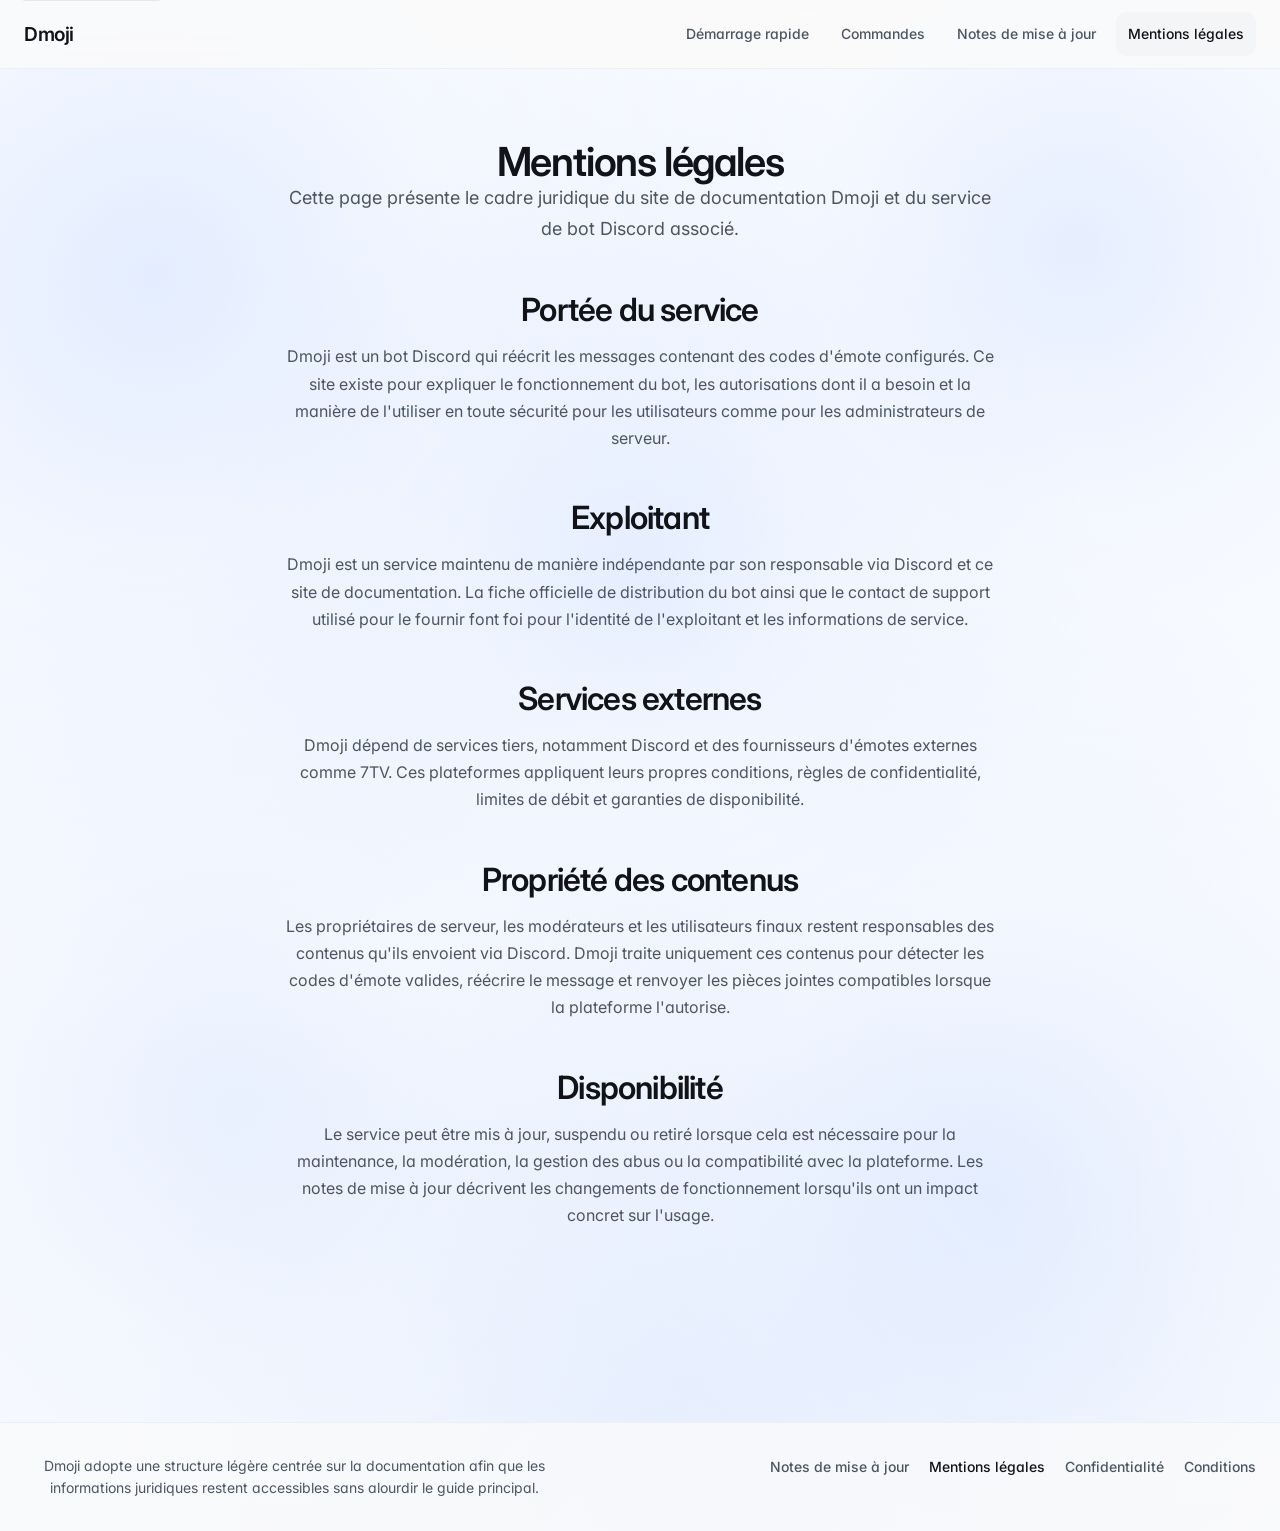
==== legal/index.html @ c709fe70 "Refonte complète du style" ====
<!DOCTYPE html>
<html lang="fr">
  <head>
    <meta charset="UTF-8" />
    <meta name="viewport" content="width=device-width, initial-scale=1.0" />
    <title>Mentions légales Dmoji</title>
    <meta name="description" content="Mentions légales du site de documentation Dmoji et du bot Discord associé." />
    <link rel="stylesheet" href="../assets/styles.css" />
  </head>
  <body>
    <a class="skip-link" href="#content">Aller au contenu</a>
    <header class="site-header">
      <div class="header-inner">
        <a class="brand" href="../"><span class="brand-title">Dmoji</span></a>
        <div class="header-menu">
          <button class="header-menu-toggle" type="button" aria-expanded="false" aria-controls="header-nav">Menu</button>
          <nav id="header-nav" class="header-nav" aria-label="Navigation principale">
            <a href="../#quick-start">Démarrage rapide</a>
            <a href="../#commands">Commandes</a>
            <a href="../patch-notes/">Notes de mise à jour</a>
            <a href="./" aria-current="page">Mentions légales</a>
          </nav>
        </div>
      </div>
    </header>

    <main id="content" class="page">
      <section class="page-header">
        <div class="container prose-page">
          <h1 class="page-title">Mentions légales</h1>
          <p class="page-intro">
            Cette page présente le cadre juridique du site de documentation Dmoji et du service de bot Discord associé.
          </p>

          <h2>Portée du service</h2>
          <p>
            Dmoji est un bot Discord qui réécrit les messages contenant des codes d&apos;émote configurés. Ce site existe
            pour expliquer le fonctionnement du bot, les autorisations dont il a besoin et la manière de l&apos;utiliser
            en toute sécurité pour les utilisateurs comme pour les administrateurs de serveur.
          </p>

          <h2>Exploitant</h2>
          <p>
            Dmoji est un service maintenu de manière indépendante par son responsable via Discord et ce site de
            documentation. La fiche officielle de distribution du bot ainsi que le contact de support utilisé pour le
            fournir font foi pour l&apos;identité de l&apos;exploitant et les informations de service.
          </p>

          <h2>Services externes</h2>
          <p>
            Dmoji dépend de services tiers, notamment Discord et des fournisseurs d&apos;émotes externes comme 7TV. Ces
            plateformes appliquent leurs propres conditions, règles de confidentialité, limites de débit et garanties
            de disponibilité.
          </p>

          <h2>Propriété des contenus</h2>
          <p>
            Les propriétaires de serveur, les modérateurs et les utilisateurs finaux restent responsables des contenus
            qu&apos;ils envoient via Discord. Dmoji traite uniquement ces contenus pour détecter les codes d&apos;émote
            valides, réécrire le message et renvoyer les pièces jointes compatibles lorsque la plateforme l&apos;autorise.
          </p>

          <h2>Disponibilité</h2>
          <p>
            Le service peut être mis à jour, suspendu ou retiré lorsque cela est nécessaire pour la maintenance, la
            modération, la gestion des abus ou la compatibilité avec la plateforme. Les notes de mise à jour décrivent
            les changements de fonctionnement lorsqu&apos;ils ont un impact concret sur l&apos;usage.
          </p>
        </div>
      </section>
    </main>

    <footer class="site-footer">
      <div class="footer-inner">
        <div class="footer-copy">
          <p>Dmoji adopte une structure légère centrée sur la documentation afin que les informations juridiques restent accessibles sans alourdir le guide principal.</p>
        </div>
        <nav class="footer-links" aria-label="Pied de page">
          <a href="../patch-notes/">Notes de mise à jour</a>
          <a href="./" aria-current="page">Mentions légales</a>
          <a href="../privacy/">Confidentialité</a>
          <a href="../terms/">Conditions</a>
        </nav>
      </div>
    </footer>
    <script src="../assets/site.js"></script>
  </body>
</html>
---- assets/styles.css ----
@import url("https://fonts.googleapis.com/css2?family=Inter:wght@100..900&family=JetBrains+Mono:wght@400&display=swap");

:root {
  --page-bg: #fafafa;
  --surface: #ffffff;
  --surface-secondary: #f6f7f8;
  --section-tint: #f3f5f7;
  --text-primary: #111318;
  --text-secondary: #4b5563;
  --text-muted: #6b7280;
  --text-subtle: #8b95a7;
  --accent: #4f6bff;
  --accent-hover: #3f5cf5;
  --accent-soft: #eef2ff;
  --accent-border: #cfd8ff;
  --border: #e5e7eb;
  --border-secondary: #eceff3;
  --divider-soft: #f0f2f5;
  --divider-strong: #dde3ea;
  --divider-heavy: #bcc7d6;
  --success: #16a34a;
  --warning: #d97706;
  --error: #dc2626;
  --info: #2563eb;
  --code-bg: #f6f8fb;
  --inline-code-bg: #f3f4f6;
  --shadow-soft: 0 1px 2px rgba(16, 24, 40, 0.04), 0 8px 24px rgba(16, 24, 40, 0.04);
  --radius-sm: 8px;
  --radius-md: 10px;
  --radius-lg: 12px;
  --radius-card: 16px;
  --radius-panel: 20px;
  --max-page: 1280px;
  --max-reading: 760px;
  --max-wide: 960px;
}

* {
  box-sizing: border-box;
}

html {
  scroll-behavior: smooth;
}

body {
  margin: 0;
  background:
    radial-gradient(circle at 12% 18%, rgba(169, 198, 254, 0.31) 0%, rgba(169, 198, 254, 0.13) 18%, rgba(169, 198, 254, 0) 42%),
    radial-gradient(circle at 84% 16%, rgba(169, 198, 254, 0.28) 0%, rgba(169, 198, 254, 0.11) 16%, rgba(169, 198, 254, 0) 40%),
    radial-gradient(circle at 50% 38%, rgba(169, 198, 254, 0.22) 0%, rgba(169, 198, 254, 0.09) 16%, rgba(169, 198, 254, 0) 40%),
    radial-gradient(circle at 18% 72%, rgba(169, 198, 254, 0.22) 0%, rgba(169, 198, 254, 0.09) 16%, rgba(169, 198, 254, 0) 38%),
    radial-gradient(circle at 78% 78%, rgba(169, 198, 254, 0.25) 0%, rgba(169, 198, 254, 0.11) 18%, rgba(169, 198, 254, 0) 40%),
    radial-gradient(circle at 52% 96%, rgba(169, 198, 254, 0.18) 0%, rgba(169, 198, 254, 0.08) 16%, rgba(169, 198, 254, 0) 36%),
    linear-gradient(180deg, rgba(255, 255, 255, 0.94) 0%, #f9fbfe 100%);
  color: var(--text-primary);
  font-family: "Inter", "SF Pro Display", -apple-system, BlinkMacSystemFont, "Segoe UI", Roboto, Helvetica, Arial, sans-serif;
  font-size: 16px;
  line-height: 1.7;
  font-feature-settings: "cv01", "cv02", "cv03", "cv04", "cv11";
  text-rendering: optimizeLegibility;
}

img {
  max-width: 100%;
  display: block;
}

a {
  color: var(--accent);
  text-decoration-thickness: 0.08em;
  text-underline-offset: 0.16em;
}

a:hover {
  color: var(--accent-hover);
}

button,
a.button {
  font: inherit;
}

:focus-visible {
  outline: 3px solid rgba(79, 107, 255, 0.24);
  outline-offset: 3px;
}

.skip-link {
  position: absolute;
  left: 16px;
  top: -48px;
  z-index: 20;
  padding: 10px 14px;
  border-radius: var(--radius-md);
  background: var(--surface);
  color: var(--text-primary);
  border: 1px solid var(--border);
}

.skip-link:focus {
  top: 16px;
}

.site-header {
  position: sticky;
  top: 0;
  z-index: 10;
  backdrop-filter: blur(12px);
  background: rgba(250, 250, 250, 0.82);
  border-bottom: 1px solid var(--border-secondary);
}

.header-inner,
.footer-inner {
  max-width: var(--max-page);
  margin: 0 auto;
  padding: 0 24px;
}

.header-inner {
  min-height: 68px;
  display: flex;
  align-items: center;
  justify-content: space-between;
  gap: 20px;
}

.header-menu {
  display: flex;
  align-items: center;
  margin-left: auto;
}

.header-menu-toggle {
  display: none;
  font: inherit;
  border: 1px solid var(--border-secondary);
  border-radius: var(--radius-md);
  background: rgba(255, 255, 255, 0.78);
  color: var(--text-primary);
  min-height: 44px;
  padding: 10px 14px;
  font-size: 14px;
  font-weight: 600;
  cursor: pointer;
}

.brand {
  color: var(--text-primary);
  font-size: 16px;
  font-weight: 600;
  letter-spacing: -0.01em;
  text-decoration: none;
  white-space: nowrap;
}

.brand-title {
  color: var(--text-primary);
  font-weight: 600;
  display: inline-flex;
  align-items: center;
  gap: 10px;
  font-size: 1.2em;
  letter-spacing: -0.02em;
}

.brand-icon {
  width: 34px;
  height: 34px;
  object-fit: contain;
}

.header-nav {
  display: flex;
  align-items: center;
  gap: 8px;
  flex-wrap: wrap;
  justify-content: flex-end;
}

.header-nav a {
  color: var(--text-secondary);
  font-size: 14px;
  font-weight: 500;
  text-decoration: none;
  padding: 10px 12px;
  border-radius: var(--radius-md);
}

.header-nav a:hover,
.header-nav a[aria-current="page"] {
  background: var(--section-tint);
  color: var(--text-primary);
}

.page {
  padding: 24px 0 96px;
  text-align: center;
}

.section {
  padding: 80px 0 0;
}

.section:first-child,
.page-header {
  padding-top: 48px;
}

.container {
  max-width: var(--max-page);
  margin: 0 auto;
  padding: 0 24px;
  display: flex;
  flex-direction: column;
  align-items: center;
}

.reading {
  max-width: var(--max-reading);
  margin-left: auto;
  margin-right: auto;
}

.wide {
  max-width: var(--max-wide);
  margin-left: auto;
  margin-right: auto;
}

.hero {
  padding-top: 32px;
}

.hero-inner {
  max-width: var(--max-wide);
  margin-left: auto;
  margin-right: auto;
}

.hero-mark {
  display: block;
  width: clamp(220px, 30vw, 340px);
  height: auto;
  max-width: 100%;
  margin-bottom: 20px;
  margin-left: auto;
  margin-right: auto;
}

.hero h1,
.page-title {
  margin: 0;
  font-size: clamp(48px, 4.8vw, 56px);
  line-height: 1.02;
  letter-spacing: -0.04em;
  font-weight: 600;
}

.hero h1 {
  width: 100%;
  max-width: none;
  margin-left: auto;
  margin-right: auto;
  text-wrap: balance;
  text-align: center;
}

.hero-line {
  display: block;
  width: auto;
  max-width: 100%;
  white-space: normal;
  text-align: center;
}

.page-title {
  font-size: 40px;
  line-height: 1.05;
  letter-spacing: -0.03em;
}

.hero-copy,
.page-intro {
  margin: 24px 0 0;
  font-size: 18px;
  line-height: 1.7;
  color: var(--text-secondary);
}

.hero-copy {
  max-width: var(--max-reading);
  margin-left: auto;
  margin-right: auto;
}

.hero-actions {
  display: flex;
  flex-wrap: wrap;
  gap: 12px;
  margin-top: 24px;
  justify-content: center;
  max-width: var(--max-reading);
  margin-left: auto;
  margin-right: auto;
}

.button {
  display: inline-flex;
  align-items: center;
  justify-content: center;
  min-height: 44px;
  padding: 10px 16px;
  border-radius: var(--radius-md);
  border: 1px solid transparent;
  text-decoration: none;
  font-weight: 500;
  transition: background-color 140ms ease, border-color 140ms ease, color 140ms ease, box-shadow 140ms ease;
}

.button-primary {
  background: var(--accent);
  border-color: transparent;
  color: #ffffff;
  box-shadow: 0 1px 2px rgba(79, 107, 255, 0.18);
}

.button-primary:hover {
  background: var(--accent-hover);
  color: #ffffff;
}

.button-secondary {
  background: var(--surface);
  color: var(--text-primary);
  border-color: var(--border);
}

.button-secondary:hover {
  background: var(--section-tint);
  color: var(--text-primary);
}

.hero-preview {
  margin-top: 40px;
  max-width: var(--max-wide);
  border: 1px solid var(--border);
  border-radius: 18px;
  background: var(--surface);
  box-shadow: var(--shadow-soft);
  overflow: hidden;
  margin-left: auto;
  margin-right: auto;
}

.preview-header {
  display: flex;
  align-items: center;
  justify-content: space-between;
  gap: 12px;
  padding: 14px 18px;
  border-bottom: 3px solid var(--divider-heavy);
  background: #fcfcfd;
}

.preview-header strong {
  font-size: 14px;
  font-weight: 600;
}

.preview-header span {
  font-size: 13px;
  color: var(--text-subtle);
}

.preview-grid {
  display: grid;
  grid-template-columns: repeat(3, minmax(0, 1fr));
  align-items: stretch;
}

.preview-panel {
  padding: 20px;
  text-align: center;
  display: flex;
  flex-direction: column;
}

.preview-panel + .preview-panel {
  border-left: 3px solid var(--divider-heavy);
}

.preview-panel h2,
.section h2,
.prose-page h2 {
  margin: 0;
  font-size: 32px;
  line-height: 1.1;
  letter-spacing: -0.025em;
  font-weight: 600;
}

.preview-panel h3,
.section h3,
.prose-page h3 {
  margin: 0;
  font-size: 20px;
  line-height: 1.25;
  letter-spacing: -0.015em;
  font-weight: 600;
}

.preview-panel p,
.section-intro,
.prose-page p,
.site-footer p {
  color: var(--text-secondary);
}

.preview-sample {
  margin-top: 16px;
  padding: 16px;
  border: 1px solid var(--border-secondary);
  border-radius: 14px;
  background: var(--section-tint);
}

.preview-sample p {
  margin: 0;
  color: var(--text-primary);
}

.preview-sample p + p {
  margin-top: 12px;
}

.preview-image {
  width: 100%;
  margin-top: auto;
  border: 1px solid var(--border-secondary);
  border-radius: 14px;
  background: var(--surface);
  object-fit: cover;
}

.section-header {
  max-width: var(--max-reading);
  margin-left: auto;
  margin-right: auto;
  width: 100%;
}

.section-header h2,
.prose-page h2 {
  margin-bottom: 16px;
}

.section-intro,
.prose-page p {
  margin: 0;
}

.section-header + * {
  margin-top: 24px;
}

.card-grid {
  display: grid;
  grid-template-columns: repeat(3, minmax(0, 1fr));
  gap: 16px;
  max-width: var(--max-wide);
  width: 100%;
  margin-left: auto;
  margin-right: auto;
}

.card {
  background: var(--surface);
  border: 1px solid #e8edf2;
  border-radius: var(--radius-card);
  padding: 20px;
  box-shadow: var(--shadow-soft);
  text-align: center;
}

.card h3 {
  margin: 0 0 12px;
}

.card p,
.card li {
  margin: 0;
  color: var(--text-secondary);
}

.card ol,
.card ul {
  margin: 12px 0 0;
  padding-left: 20px;
}

.media-block {
  margin-top: 24px;
  width: 100%;
  max-width: var(--max-wide);
  margin-left: auto;
  margin-right: auto;
}

.media-grid {
  display: grid;
  grid-template-columns: repeat(2, minmax(0, 1fr));
  gap: 16px;
  width: 100%;
  margin-left: auto;
  margin-right: auto;
}

.media-grid-three {
  grid-template-columns: repeat(3, minmax(0, 1fr));
}

.media-card {
  background: var(--surface);
  border: 1px solid #e8edf2;
  border-radius: var(--radius-card);
  padding: 20px;
  box-shadow: var(--shadow-soft);
  text-align: center;
  display: flex;
  flex-direction: column;
  min-height: 100%;
}

.media-card h3 {
  margin: 0 0 10px;
}

.media-card p {
  margin: 0 0 16px;
  color: var(--text-secondary);
}

.media-frame {
  overflow: hidden;
  border: 1px solid var(--border);
  border-radius: 16px;
  background: var(--surface);
  box-shadow: var(--shadow-soft);
  width: 100%;
  margin-left: auto;
  margin-right: auto;
  margin-top: auto;
}

.media-frame img,
.media-frame video {
  width: 100%;
  display: block;
}

.media-frame video {
  background: #ffffff;
}

.media-caption {
  margin-top: 12px;
  font-size: 14px;
  line-height: 1.6;
  color: var(--text-muted);
  text-align: center;
  margin-left: auto;
  margin-right: auto;
}

.flow-list {
  list-style: decimal;
  padding-left: 22px;
  margin: 24px 0 0;
  text-align: left;
}

.flow-list li + li {
  margin-top: 20px;
}

.flow-list strong {
  display: block;
  font-size: 18px;
  line-height: 1.35;
  margin-bottom: 6px;
}

.callout {
  margin-top: 24px;
  padding: 18px 20px;
  border-radius: 14px;
}

.callout p {
  margin: 0;
}

.callout strong {
  display: inline-block;
  margin-right: 8px;
  color: var(--text-primary);
}

.callout-note {
  background: #f8fafc;
  border: 1px solid var(--border);
}

.callout-tip {
  background: #f6fdf8;
  border: 1px solid #d9f2df;
}

.callout-warning {
  background: #fff9f2;
  border: 1px solid #f4dfb8;
}

.callout-error {
  background: #fff5f5;
  border: 1px solid #f1c7c7;
}

.table-wrap {
  max-width: var(--max-wide);
  width: 100%;
  overflow-x: auto;
  border: 1px solid var(--border);
  border-radius: 14px;
  background: var(--surface);
  margin-left: auto;
  margin-right: auto;
  text-align: left;
}

table {
  width: 100%;
  border-collapse: collapse;
  min-width: 700px;
}

thead {
  background: #f8fafc;
}

th,
td {
  padding: 16px 18px;
  text-align: left;
  vertical-align: top;
}

th {
  font-size: 14px;
  font-weight: 600;
  color: var(--text-primary);
}

td {
  color: var(--text-secondary);
  border-top: 3px solid var(--divider-heavy);
}

.troubleshooting-list,
.entry-list,
.faq-list {
  margin-top: 24px;
  width: 100%;
}

.troubleshooting-list,
.entry-list {
  text-align: left;
}

.troubleshooting-item,
.entry,
.faq-item {
  padding: 24px 0;
  border-top: 3px solid var(--divider-heavy);
}

.troubleshooting-item:first-child,
.entry:first-child,
.faq-item:first-child {
  border-top: 4px solid var(--divider-heavy);
}

.entry h2,
.troubleshooting-item summary,
.faq-item summary {
  margin: 0;
}

.troubleshooting-item p,
.entry p,
.prose-page li,
.faq-item p {
  margin: 10px 0 0;
}

.troubleshooting-item p strong,
.entry-meta,
.troubleshooting-item summary,
.faq-item summary {
  color: var(--text-primary);
}

.troubleshooting-item {
  padding-right: 4px;
}

.troubleshooting-item summary {
  list-style: none;
  cursor: pointer;
  font-size: 20px;
  line-height: 1.35;
  font-weight: 600;
  padding-right: 28px;
  position: relative;
}

.troubleshooting-item summary::-webkit-details-marker {
  display: none;
}

.troubleshooting-item summary::after {
  content: "+";
  position: absolute;
  right: 0;
  top: 0;
  color: var(--text-subtle);
  font-size: 22px;
  line-height: 1;
}

.troubleshooting-item[open] summary::after {
  content: "-";
}

.entry-meta {
  margin-top: 10px;
  font-size: 13px;
  line-height: 1.5;
  font-weight: 500;
  color: var(--text-subtle);
}

.faq-item {
  padding-right: 4px;
}

.faq-item summary {
  list-style: none;
  cursor: pointer;
  font-size: 18px;
  line-height: 1.35;
  font-weight: 600;
  padding-right: 28px;
  position: relative;
}

.faq-item summary::-webkit-details-marker {
  display: none;
}

.faq-item summary::after {
  content: "+";
  position: absolute;
  right: 0;
  top: 0;
  color: var(--text-subtle);
  font-size: 22px;
  line-height: 1;
}

.faq-item[open] summary::after {
  content: "-";
}

.faq-item p {
  max-width: var(--max-reading);
}

.prose-page {
  max-width: var(--max-reading);
  margin-left: auto;
  margin-right: auto;
}

.prose-page h2 {
  margin-top: 48px;
}

.prose-page h3 {
  margin-top: 28px;
}

.prose-page ul {
  margin: 16px 0 0;
  padding-left: 20px;
}

.prose-page li + li {
  margin-top: 8px;
}

.site-footer {
  margin-top: 96px;
  border-top: 1px solid var(--border-secondary);
  background: rgba(250, 250, 250, 0.82);
  text-align: center;
}

.footer-inner {
  padding-top: 32px;
  padding-bottom: 32px;
  display: flex;
  align-items: flex-start;
  justify-content: space-between;
  gap: 24px;
  flex-wrap: wrap;
}

.footer-copy {
  max-width: 540px;
}

.footer-copy p {
  margin: 0;
  font-size: 14px;
  line-height: 1.6;
}

.footer-links {
  display: flex;
  gap: 20px;
  flex-wrap: wrap;
}

.footer-links a {
  color: var(--text-secondary);
  font-size: 14px;
  font-weight: 500;
  text-decoration: none;
}

.footer-links a:hover,
.footer-links a[aria-current="page"] {
  color: var(--text-primary);
}

@media (max-width: 1023px) {
  .page {
    padding-bottom: 80px;
  }

  .section {
    padding-top: 64px;
  }

  .hero h1 {
    font-size: 52px;
  }

  .page-title {
    font-size: 36px;
  }

  .card-grid,
  .preview-grid,
  .media-grid {
    grid-template-columns: 1fr;
  }

  .preview-panel + .preview-panel {
    border-left: 0;
    border-top: 3px solid var(--divider-heavy);
  }
}

@media (max-width: 767px) {
  .header-inner,
  .footer-inner,
  .container {
    padding-left: 16px;
    padding-right: 16px;
  }

  .header-inner {
    min-height: 68px;
    flex-direction: row;
    align-items: center;
    justify-content: space-between;
    gap: 12px;
    padding-top: 10px;
    padding-bottom: 10px;
  }

  .brand {
    text-align: left;
    white-space: nowrap;
  }

  .brand-title {
    justify-content: flex-start;
  }

  .header-menu {
    position: relative;
    flex-shrink: 0;
  }

  .header-menu-toggle {
    display: inline-flex;
    align-items: center;
    justify-content: center;
  }

  .header-menu-toggle::after {
    content: "▾";
    margin-left: 8px;
    font-size: 12px;
    line-height: 1;
  }

  .header-menu.is-open .header-menu-toggle::after {
    content: "▴";
  }

  .header-menu .header-nav {
    display: none;
  }

  .header-menu.is-open .header-nav {
    display: flex;
    position: absolute;
    right: 0;
    top: calc(100% + 8px);
    min-width: min(280px, calc(100vw - 32px));
    flex-direction: column;
    align-items: stretch;
    gap: 4px;
    padding: 8px;
    border: 1px solid var(--border-secondary);
    border-radius: 16px;
    background: rgba(255, 255, 255, 0.96);
    box-shadow: var(--shadow-soft);
    backdrop-filter: blur(12px);
  }

  .header-menu .header-nav a {
    width: 100%;
    white-space: normal;
    padding: 10px 12px;
    background: transparent;
    border: 0;
  }

  .page {
    padding-top: 24px;
    padding-bottom: 64px;
  }

  .section,
  .page-header {
    padding-top: 48px;
  }

  .hero {
    padding-top: 20px;
  }

  .hero h1 {
    font-size: 36px;
    max-width: none;
  }

  .hero-line {
    white-space: normal;
    width: auto;
  }

  .hero-mark {
    width: min(240px, 62vw);
    margin-bottom: 16px;
  }

  .page-title,
  .preview-panel h2,
  .section h2,
  .prose-page h2 {
    font-size: 24px;
    line-height: 1.1;
    letter-spacing: -0.025em;
  }

  .preview-panel h3,
  .section h3,
  .prose-page h3,
  .faq-item summary {
    font-size: 20px;
  }

  .hero-copy,
  .page-intro {
    font-size: 17px;
  }

  .hero-actions {
    flex-direction: column;
    align-items: stretch;
  }

  .button {
    width: 100%;
  }

  .footer-inner {
    align-items: center;
    justify-content: center;
    text-align: center;
  }

  .footer-copy,
  .footer-links {
    width: 100%;
    justify-content: center;
  }
}
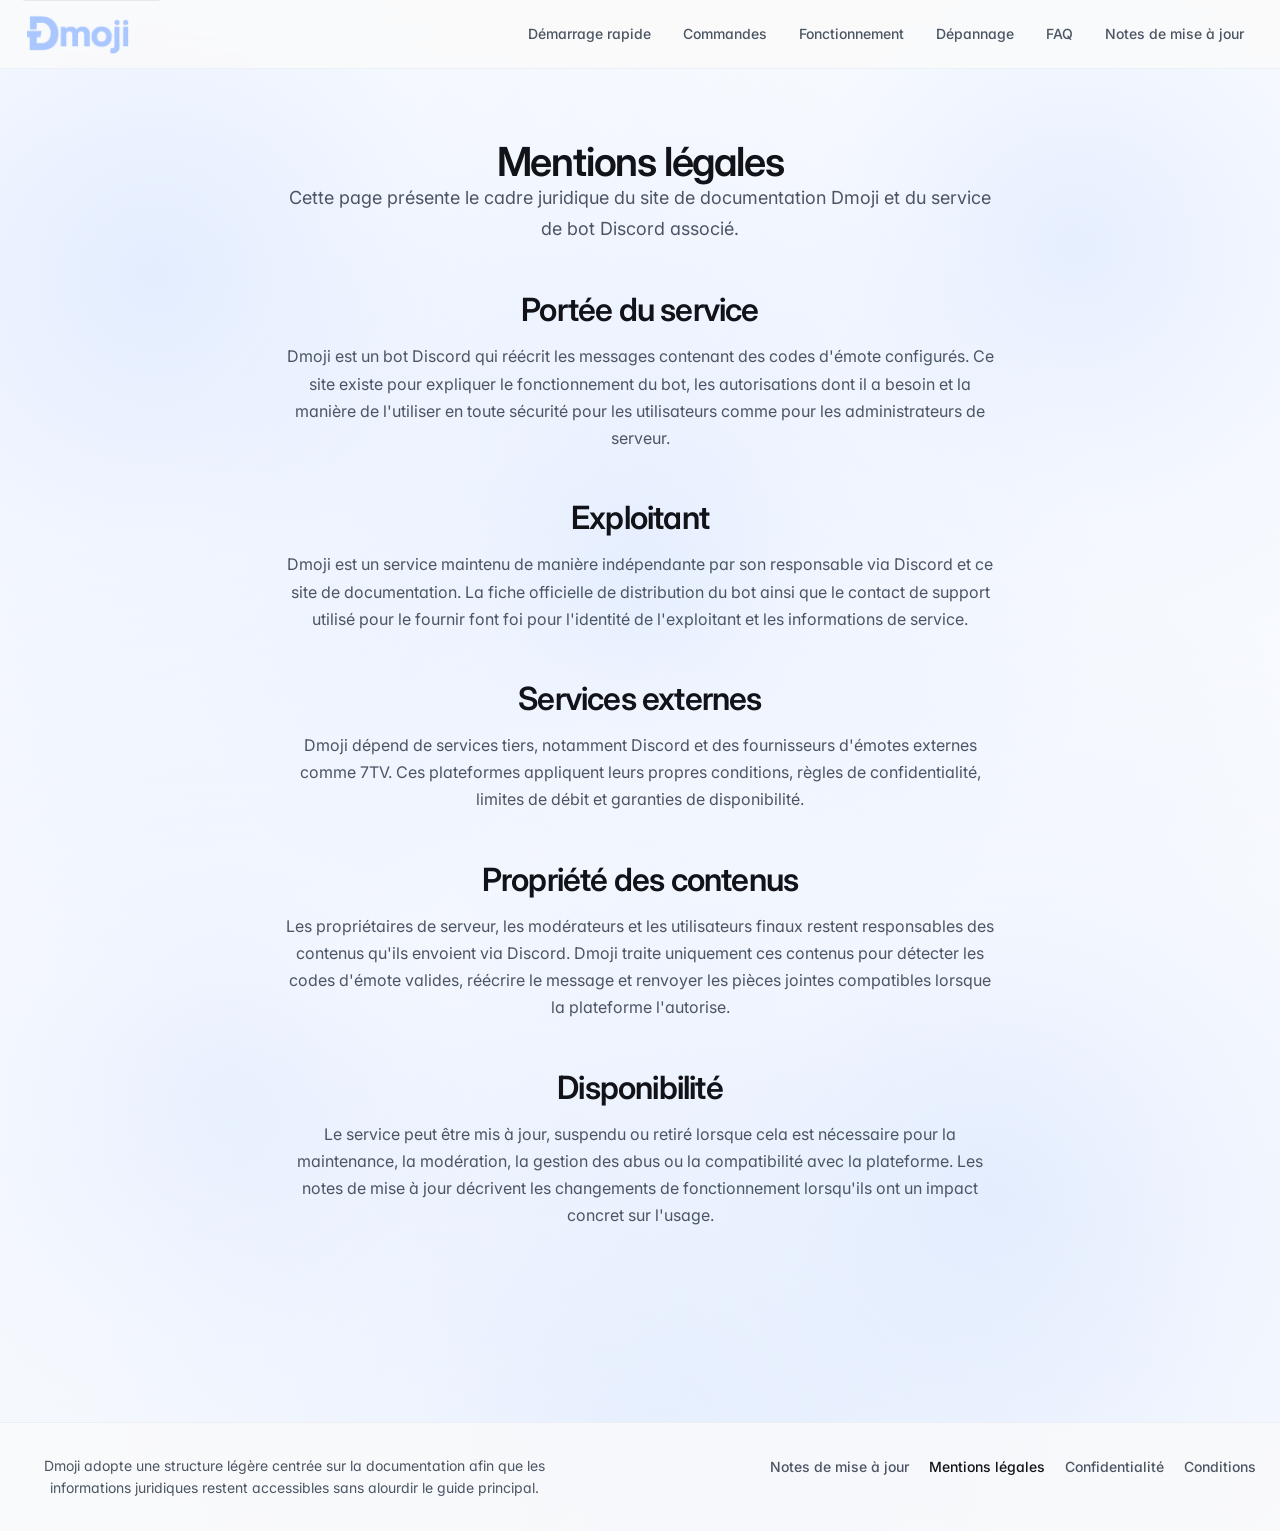
==== commit 213cd537: "Mise à jour du projet" ====
--- a/legal/index.html
+++ b/legal/index.html
@@ -11,14 +11,16 @@
     <a class="skip-link" href="#content">Aller au contenu</a>
     <header class="site-header">
       <div class="header-inner">
-        <a class="brand" href="../"><span class="brand-title">Dmoji</span></a>
+        <a class="brand" href="../"><span class="brand-title"><img class="brand-mark" src="../assets/logo.png" alt="Dmoji" /></span></a>
         <div class="header-menu">
           <button class="header-menu-toggle" type="button" aria-expanded="false" aria-controls="header-nav">Menu</button>
           <nav id="header-nav" class="header-nav" aria-label="Navigation principale">
             <a href="../#quick-start">Démarrage rapide</a>
             <a href="../#commands">Commandes</a>
+            <a href="../#how-it-works">Fonctionnement</a>
+            <a href="../#troubleshooting">Dépannage</a>
+            <a href="../#faq">FAQ</a>
             <a href="../patch-notes/">Notes de mise à jour</a>
-            <a href="./" aria-current="page">Mentions légales</a>
           </nav>
         </div>
       </div>
--- a/assets/styles.css
+++ b/assets/styles.css
@@ -147,6 +147,9 @@
 }
 
 .brand {
+  display: inline-flex;
+  align-items: center;
+  min-height: 44px;
   color: var(--text-primary);
   font-size: 16px;
   font-weight: 600;
@@ -156,18 +159,19 @@
 }
 
 .brand-title {
-  color: var(--text-primary);
-  font-weight: 600;
-  display: inline-flex;
+  display: flex;
   align-items: center;
-  gap: 10px;
-  font-size: 1.2em;
-  letter-spacing: -0.02em;
-}
-
-.brand-icon {
-  width: 34px;
-  height: 34px;
+  justify-content: center;
+  min-height: 44px;
+  line-height: 1;
+}
+
+.brand-mark {
+  display: block;
+  flex-shrink: 0;
+  height: 44px;
+  width: auto;
+  max-width: min(220px, 28vw);
   object-fit: contain;
 }
 
@@ -180,9 +184,14 @@
 }
 
 .header-nav a {
+  display: inline-flex;
+  align-items: center;
+  justify-content: center;
+  min-height: 44px;
   color: var(--text-secondary);
   font-size: 14px;
   font-weight: 500;
+  line-height: 1.2;
   text-decoration: none;
   padding: 10px 12px;
   border-radius: var(--radius-md);
@@ -273,6 +282,92 @@
   max-width: 100%;
   white-space: normal;
   text-align: center;
+}
+
+.hero-line-emote {
+  margin-top: 16px;
+}
+
+.hero-emote-stage {
+  position: relative;
+  display: inline-flex;
+  align-items: center;
+  justify-content: center;
+  min-width: min(340px, 78vw);
+  min-height: clamp(92px, 10vw, 116px);
+}
+
+.hero-emote-code,
+.hero-emote-image {
+  grid-area: 1 / 1;
+}
+
+.hero-emote-code {
+  position: relative;
+  display: inline-flex;
+  align-items: center;
+  justify-content: center;
+  min-height: clamp(72px, 8vw, 88px);
+  padding: 0 18px;
+  border-radius: 22px;
+  background: rgba(255, 255, 255, 0.68);
+  border: 1px solid rgba(188, 199, 214, 0.9);
+  box-shadow: 0 18px 44px rgba(79, 107, 255, 0.12);
+  color: #0e1726;
+  font-family: "JetBrains Mono", monospace;
+  font-size: clamp(26px, 4vw, 42px);
+  font-weight: 400;
+  letter-spacing: -0.04em;
+  line-height: 1;
+  opacity: 1;
+  transform: translateY(0);
+  transition: opacity 220ms ease, transform 220ms ease;
+}
+
+.hero-emote-code::after {
+  content: "";
+  width: 0.08em;
+  height: 0.92em;
+  margin-left: 0.12em;
+  border-radius: 4px;
+  background: currentColor;
+  animation: hero-caret-blink 0.95s steps(1, end) infinite;
+}
+
+.hero-emote-code.is-fading {
+  opacity: 0.18;
+  transform: translateY(-4px);
+}
+
+.hero-emote-image {
+  position: absolute;
+  inset: 50% auto auto 50%;
+  display: block;
+  width: auto;
+  height: clamp(72px, 8vw, 96px);
+  max-width: min(140px, 30vw);
+  object-fit: contain;
+  opacity: 0;
+  transform: translate(-50%, -50%) scale(0.9);
+  filter: drop-shadow(0 14px 24px rgba(15, 23, 42, 0.18));
+  transition: opacity 240ms ease, transform 240ms ease;
+}
+
+.hero-emote-image.is-visible {
+  opacity: 1;
+  transform: translate(-50%, -50%) scale(1);
+}
+
+@keyframes hero-caret-blink {
+  0%,
+  45% {
+    opacity: 1;
+  }
+
+  46%,
+  100% {
+    opacity: 0;
+  }
 }
 
 .page-title {
@@ -494,6 +589,21 @@
   color: var(--text-secondary);
 }
 
+.card-action {
+  margin-top: 16px;
+}
+
+.button-install {
+  width: 100%;
+  min-height: 48px;
+  font-weight: 700;
+  box-shadow: 0 10px 24px rgba(79, 107, 255, 0.22);
+}
+
+.button-install:hover {
+  box-shadow: 0 14px 30px rgba(63, 92, 245, 0.28);
+}
+
 .card ol,
 .card ul {
   margin: 12px 0 0;
@@ -675,9 +785,16 @@
   width: 100%;
 }
 
-.troubleshooting-list,
 .entry-list {
   text-align: left;
+}
+
+.troubleshooting-list {
+  text-align: center;
+}
+
+.faq-list {
+  text-align: center;
 }
 
 .troubleshooting-item,
@@ -714,17 +831,21 @@
 }
 
 .troubleshooting-item {
-  padding-right: 4px;
+  padding-right: 0;
 }
 
 .troubleshooting-item summary {
+  display: flex;
+  align-items: center;
+  justify-content: center;
   list-style: none;
   cursor: pointer;
   font-size: 20px;
   line-height: 1.35;
   font-weight: 600;
-  padding-right: 28px;
+  padding: 0 36px;
   position: relative;
+  text-align: center;
 }
 
 .troubleshooting-item summary::-webkit-details-marker {
@@ -735,10 +856,11 @@
   content: "+";
   position: absolute;
   right: 0;
-  top: 0;
+  top: 50%;
   color: var(--text-subtle);
   font-size: 22px;
   line-height: 1;
+  transform: translateY(-50%);
 }
 
 .troubleshooting-item[open] summary::after {
@@ -758,6 +880,9 @@
 }
 
 .faq-item summary {
+  display: flex;
+  align-items: center;
+  justify-content: center;
   list-style: none;
   cursor: pointer;
   font-size: 18px;
@@ -765,7 +890,9 @@
   font-weight: 600;
   padding-right: 28px;
   position: relative;
-}
+  text-align: center;
+}
+
 
 .faq-item summary::-webkit-details-marker {
   display: none;
@@ -787,6 +914,16 @@
 
 .faq-item p {
   max-width: var(--max-reading);
+  margin-left: auto;
+  margin-right: auto;
+  text-align: left;
+}
+
+.troubleshooting-item p {
+  max-width: var(--max-reading);
+  margin-left: auto;
+  margin-right: auto;
+  text-align: left;
 }
 
 .prose-page {
@@ -911,6 +1048,11 @@
 
   .brand-title {
     justify-content: flex-start;
+  }
+
+  .brand-mark {
+    height: 40px;
+    max-width: min(190px, 48vw);
   }
 
   .header-menu {
@@ -988,6 +1130,39 @@
     width: auto;
   }
 
+  .hero-line-emote {
+    margin-top: 12px;
+  }
+
+  .hero-emote-stage {
+    min-width: min(280px, 84vw);
+    min-height: 88px;
+  }
+
+  .hero-emote-code {
+    min-height: 64px;
+    padding: 0 16px;
+    font-size: clamp(22px, 7vw, 32px);
+  }
+
+  .hero-emote-image {
+    height: clamp(60px, 16vw, 82px);
+    max-width: min(116px, 28vw);
+  }
+
+  .troubleshooting-item summary,
+  .faq-item summary {
+    display: block;
+    padding-left: 18px;
+    padding-right: 40px;
+    text-align: center;
+  }
+
+  .faq-item summary::after {
+    top: 50%;
+    transform: translateY(-50%);
+  }
+
   .hero-mark {
     width: min(240px, 62vw);
     margin-bottom: 16px;
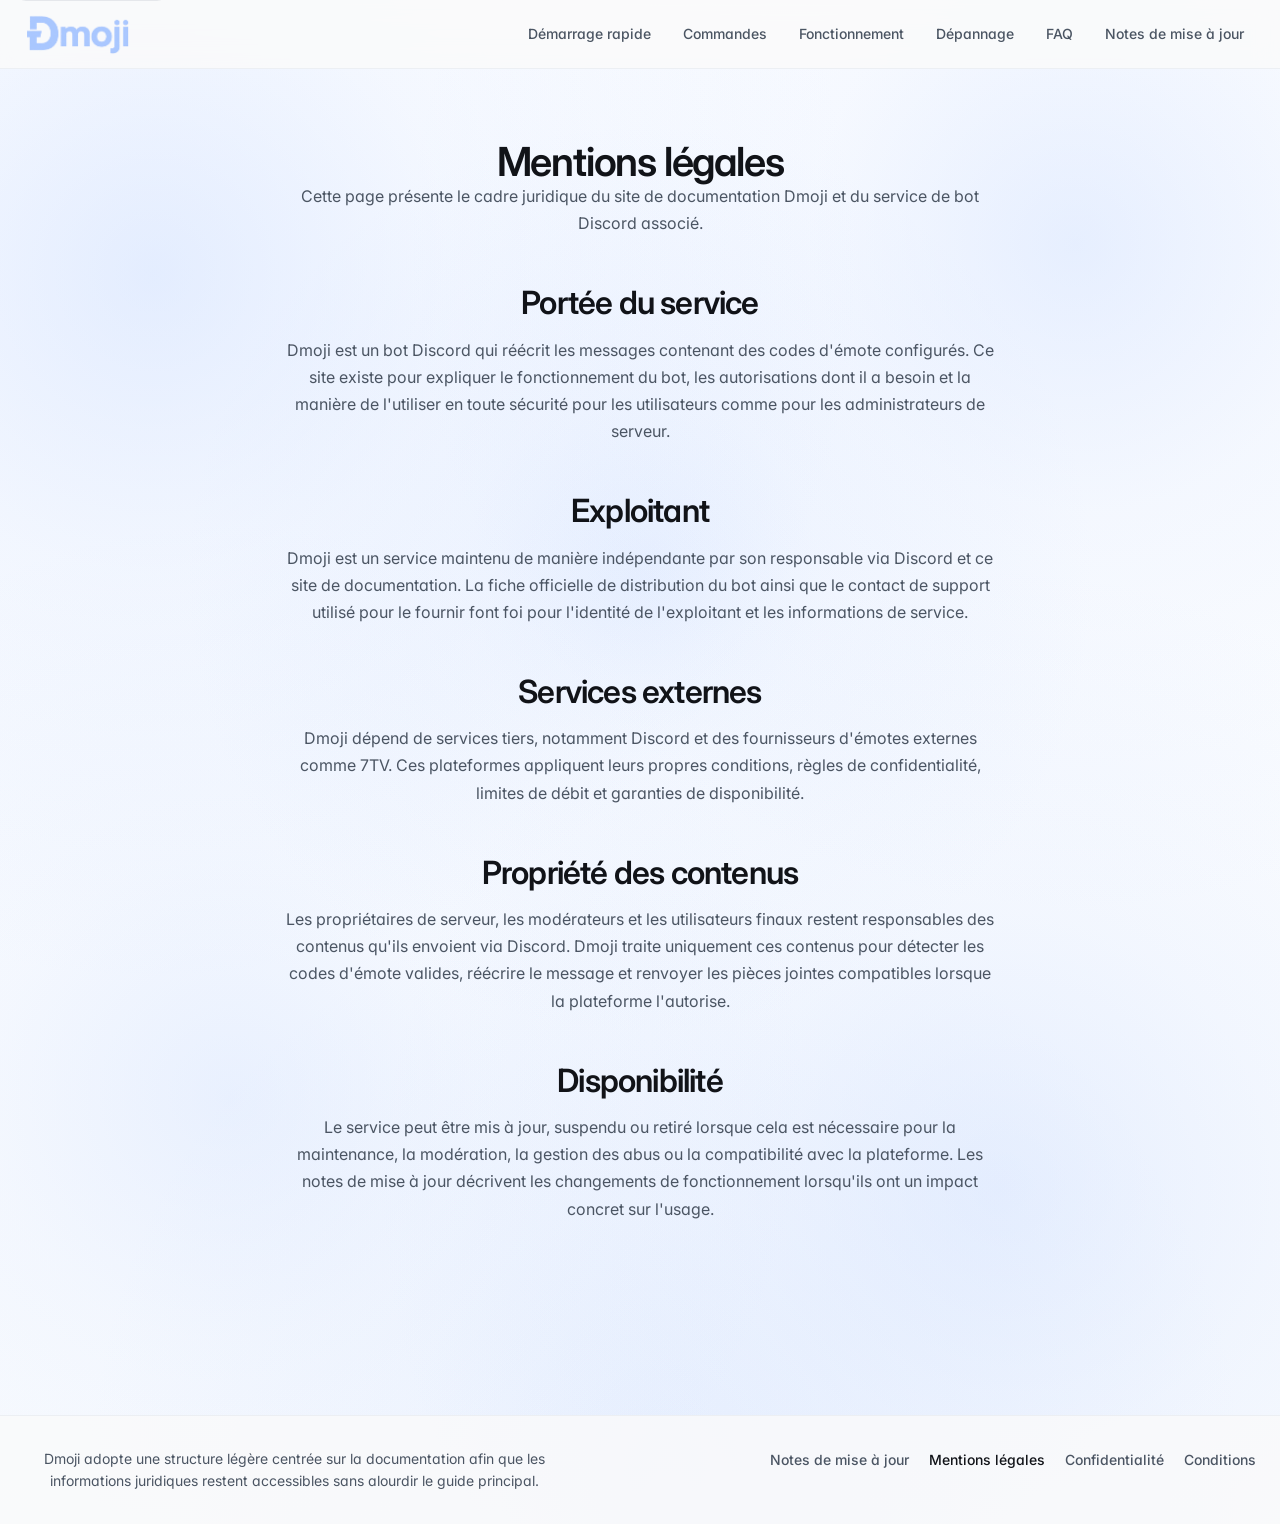
==== commit 943f92eb: "Update index.html" ====
--- a/legal/index.html
+++ b/legal/index.html
@@ -30,7 +30,7 @@
       <section class="page-header">
         <div class="container prose-page">
           <h1 class="page-title">Mentions légales</h1>
-          <p class="page-intro">
+          <p>
             Cette page présente le cadre juridique du site de documentation Dmoji et du service de bot Discord associé.
           </p>
 
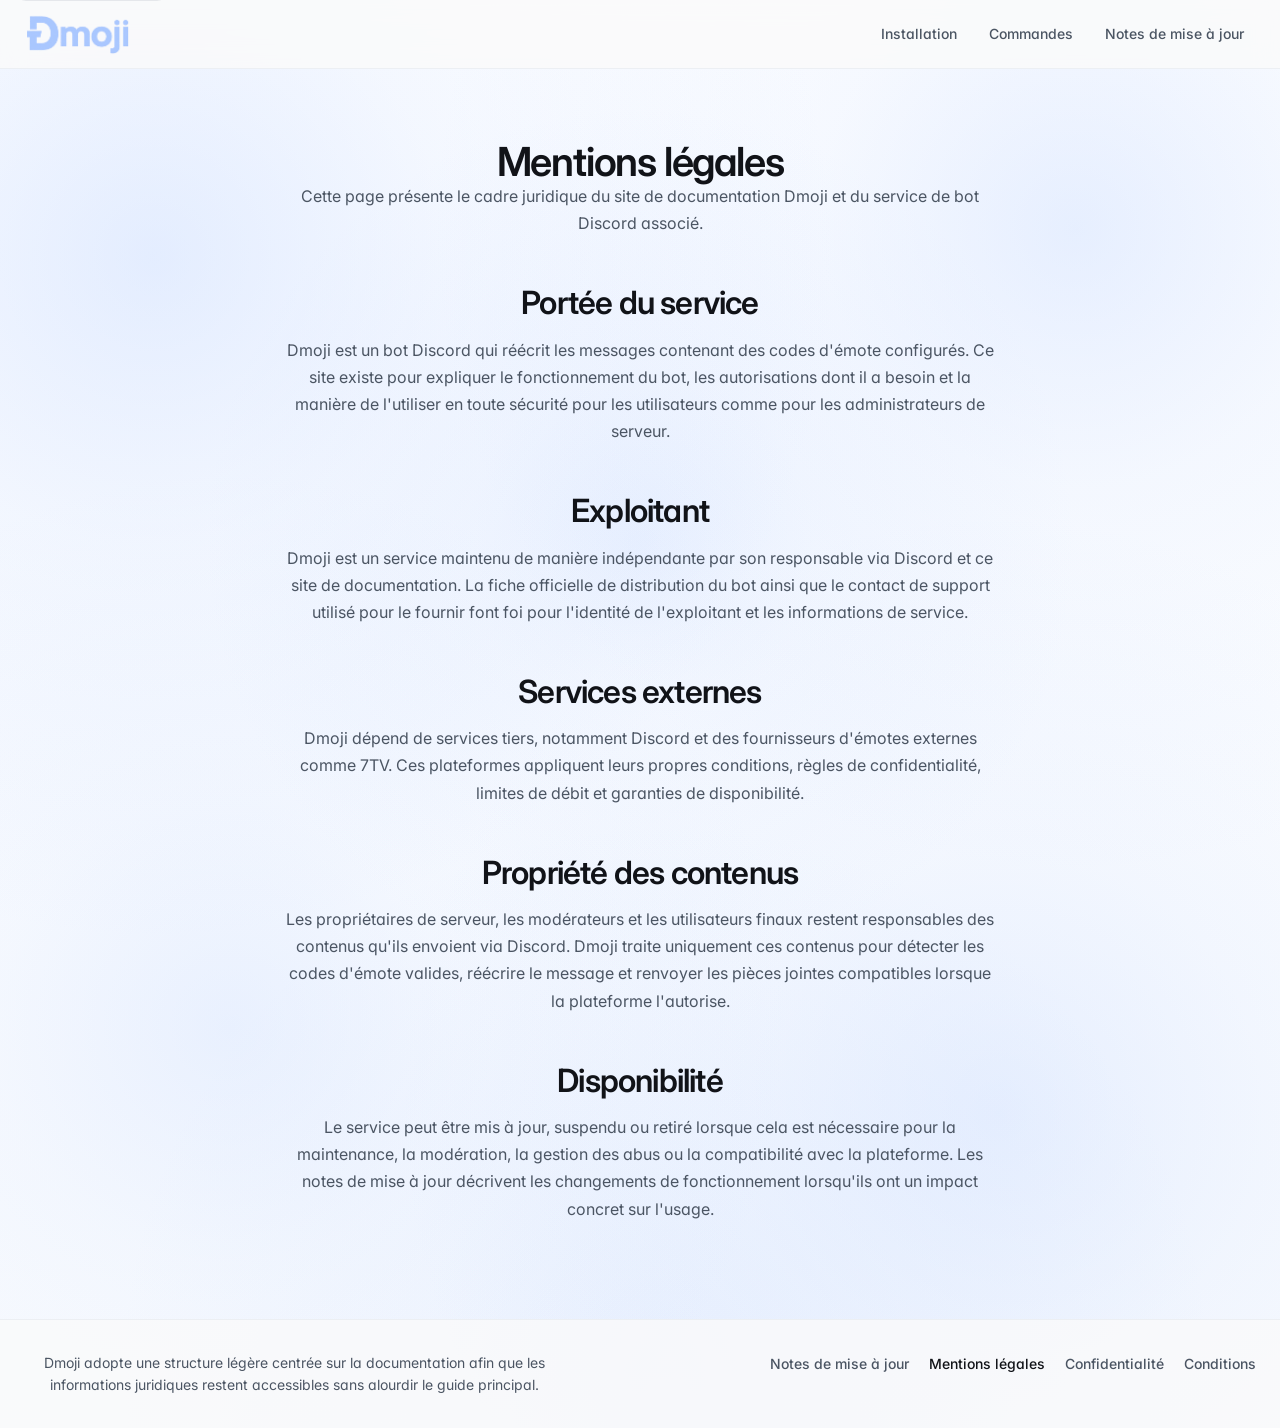
==== commit 2aba7c9e: "Update index.html" ====
--- a/legal/index.html
+++ b/legal/index.html
@@ -15,11 +15,8 @@
         <div class="header-menu">
           <button class="header-menu-toggle" type="button" aria-expanded="false" aria-controls="header-nav">Menu</button>
           <nav id="header-nav" class="header-nav" aria-label="Navigation principale">
-            <a href="../#quick-start">Démarrage rapide</a>
+            <a href="../#quick-start">Installation</a>
             <a href="../#commands">Commandes</a>
-            <a href="../#how-it-works">Fonctionnement</a>
-            <a href="../#troubleshooting">Dépannage</a>
-            <a href="../#faq">FAQ</a>
             <a href="../patch-notes/">Notes de mise à jour</a>
           </nav>
         </div>
--- a/assets/styles.css
+++ b/assets/styles.css
@@ -950,7 +950,6 @@
 }
 
 .site-footer {
-  margin-top: 96px;
   border-top: 1px solid var(--border-secondary);
   background: rgba(250, 250, 250, 0.82);
   text-align: center;
@@ -1210,3 +1209,14 @@
     justify-content: center;
   }
 }
+
+body {
+  margin: 0;
+  min-height: 100vh;
+  display: flex;
+  flex-direction: column;
+}
+
+.page {
+  flex: 1;
+}
